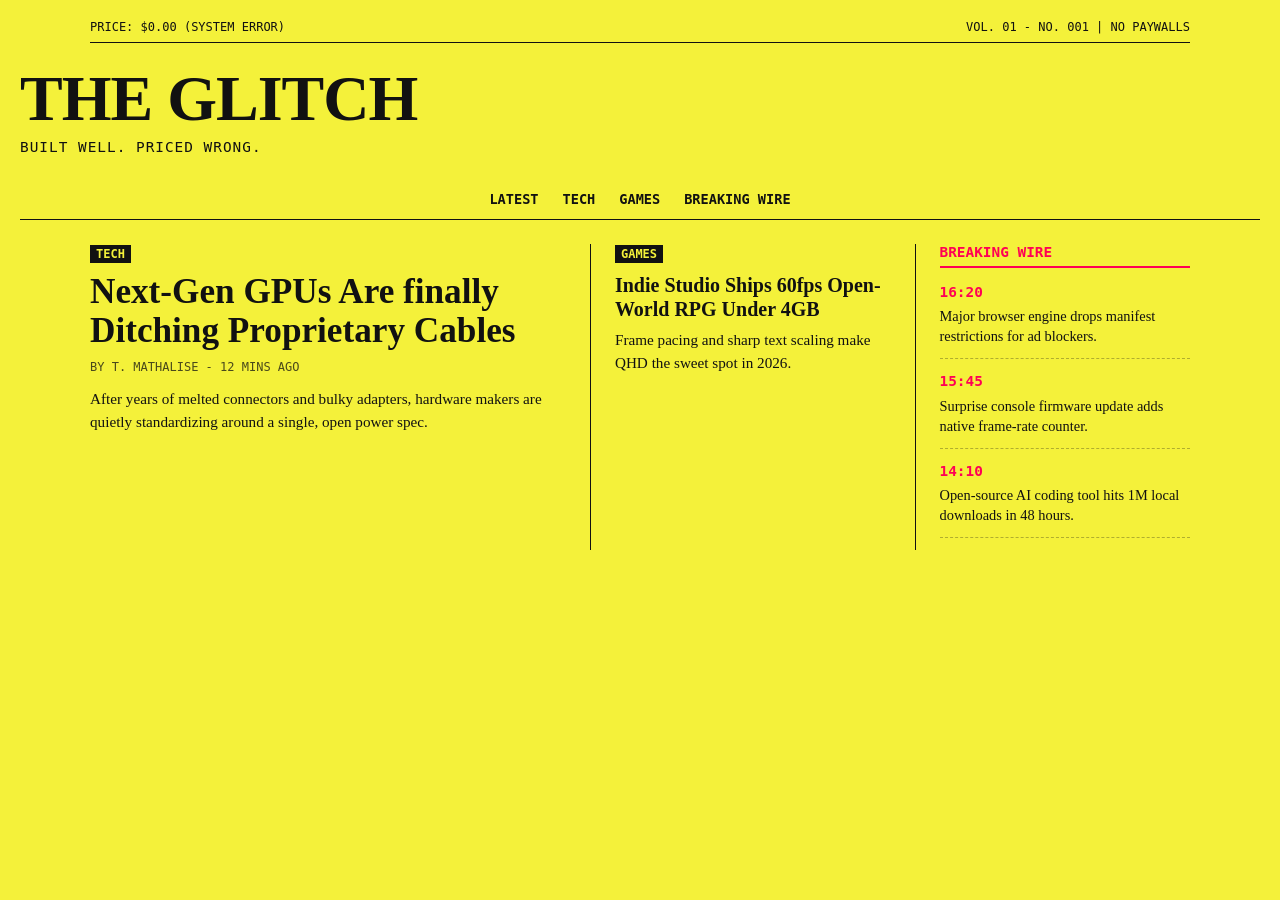
==== index.html @ f4987edb "Initial broadsheet layout and masthead" ====
<!doctype html>
<html lang="en">
  <head>
    <meta charset="UTF-8" />
    <meta name="viewport" content="width=device-width, initial-scale=1.0" />
    <title>THE GLITCH</title>
    <link rel="stylesheet" href="style.css" />
  </head>
  <body>
    <head class="masthead">
      <div class="masthead-top">
        <span class="ear">PRICE: $0.00 (SYSTEM ERROR)</span>
        <span class="ear">VOL. 01 - NO. 001 | NO PAYWALLS</span>
      </div>
      <div class="masthead-title">
        <h1>THE GLITCH</h1>
        <p class="tagline">Built well. Priced wrong.</p>
      </div>
      <nav class="main-nav">
        <a href="#">Latest</a>
        <a href="#">Tech</a>
        <a href="#">Games</a>
        <a href="#">Breaking Wire</a>
      </nav>
    </head>
    <main class="broadsheet-grid">
      <!-- Column 1: Lead Story -->
      <article class="lead-story">
        <sapn class="tag">TECH</sapn>
        <h2>Next-Gen GPUs Are finally Ditching Proprietary Cables</h2>
        <p class="byline">BY T. MATHALISE - 12 MINS AGO</p>
        <p class="excerpt">
          After years of melted connectors and bulky adapters, hardware makers
          are quietly standardizing around a single, open power spec.
        </p>
      </article>

      <!-- Column 2: Secondary Stories -->
      <section class="secondary-stories">
        <article class="story-card">
          <span class="tag">GAMES</span>
          <h3>Indie Studio Ships 60fps Open-World RPG Under 4GB</h3>
          <p class="excerpt">
            Frame pacing and sharp text scaling make QHD the sweet spot in 2026.
          </p>
        </article>
      </section>

      <!-- Column 3: Break Wire -->
      <aside class="breaking-wire">
        <h2 class="wire-header">BREAKING WIRE</h2>
        <ul class="wire-list">
          <li>
            <span class="time">16:20</span>
            <p>
              Major browser engine drops manifest restrictions for ad blockers.
            </p>
          </li>
          <li>
            <span class="time">15:45</span>
            <p>
              Surprise console firmware update adds native frame-rate counter.
            </p>
          </li>
          <li>
            <span class="time">14:10</span>
            <p>
              Open-source AI coding tool hits 1M local downloads in 48 hours.
            </p>
          </li>
        </ul>
      </aside>
    </main>
  </body>
</html>
---- style.css ----
/* 1. Color Palette & Reset */ 
:root{
    --paper: #f4f13a; 
    --ink: #111111; 
    --accent: #ff0055; 
}

*{
    box-sizing: border-box; 
    margin: 0; 
    padding: 0; 
}

body{
    background-color: var(--paper);
    color: var(--ink); 
    font-family: Georgia, "Time New Roman", serif;
    padding: 20px; 
}

/*2. Masthhead Container */ 
.masthead-top{
    max-width: 1100px;
    margin: 0 auto;
    text-align: center;
}

/* 3. Top Ears (Flexbox pushes them to opposite sides) */ 
.masthead-top{
    display: flex;
    justify-content: space-between; 
    font-family: monospace; 
    font-size: 0.75rem; 
    border-bottom: 1px solid var(--ink); 
    padding-bottom: 8px; 
}

/* 4. Main Title & Tagline */ 
.masthead-title{
    padding: 24px 0;
}

.masthead-title h1{
    font-size: 4rem;
    letter-spacing: -1px;
    line-height: 1;
}

.tagline{
    font-family: monospace;
    font-size: 0.9rem; 
    text-transform: uppercase; 
    margin-top: 8px; 
    letter-spacing: 1px;
}

/* 5. Navigation Bar */ 
.main-nav{
    display: flex;
    justify-content: center;
    gap: 24px; 
    border-top: 2x solid var(--ink);
    border-bottom: 1px solid var(--ink);
    padding: 12px 0; 
}

.main-nav a{
    text-decoration: none;
    color: var(--ink);
    font-family: monospace;
    font-weight: bold; 
    text-transform: uppercase;
    font-size: 0.85rem; 
}

.main-nav a:hover{
    color: var(--accent); 
}

/* 6. 3-column Broadsheet Grid */ 
.broadsheet-grid{
    max-width: 1100px;
    margin: 24px auto 0; 
    display: grid;
    grid-template-columns: 2fr 1.2fr 1fr;
    gap: 24px;
}

/* Column Divides (Hairline Borders) */ 
.lead-story, 
.secondary-stories{
    border-right: 1px solid var(--ink);
    padding-right: 24px;
}

/* Tags & Metadata */ 
.tag{
    display: inline-block;
    font-family: monospace;
    font-size: 0.75rem;
    font-weight: bold;
    background-color: var(--ink);
    color: var(--paper);
    padding: 2px 6px;
    margin-bottom: 10px;
}

.byline{
    font-family: monospace;
    font-size: 0.75rem;
    margin: 10px 0 14px;
    opacity: 0.75;
}

/* Typography */ 
.lead-story h2{
    font-size: 2.2rem;
    line-height: 1.1;
}

.story-card{
    padding-bottom: 16px;
    margin-bottom: 16px;
    border-bottom: 1px solid var(--ink);
}

.story-card:last-child{
    border-bottom: none;
}

.story-card h3{
    font-size: 1.25rem;
    line-height: 1.2;
    margin-bottom: 8px;
}

.excerpt{
    font-size: 0.95rem;
    line-height: 1.5;
}

/* 7. Breaking Wire (Column 3) */ 
.wire-header{
    font-family: monospace; 
    font-size: 0.9rem;
    color: var(--accent); 
    border-bottom: 2px solid var(--accent);
    padding-bottom: 6px;
    margin-bottom: 14px;
}

.wire-list{
    list-style: none;
}

.wire-list li{
    padding-bottom: 12px;
    margin-bottom: 12px;
    border-bottom: 1px dashed rgba(17, 17, 17, 0.3);
    font-size: 0.9rem;
    line-height: 1.4;
}

.time{
    font-family: monospace;
    font-weight: bold;
    color: var(--accent);
    display: block;
    margin-bottom: 4px;
}
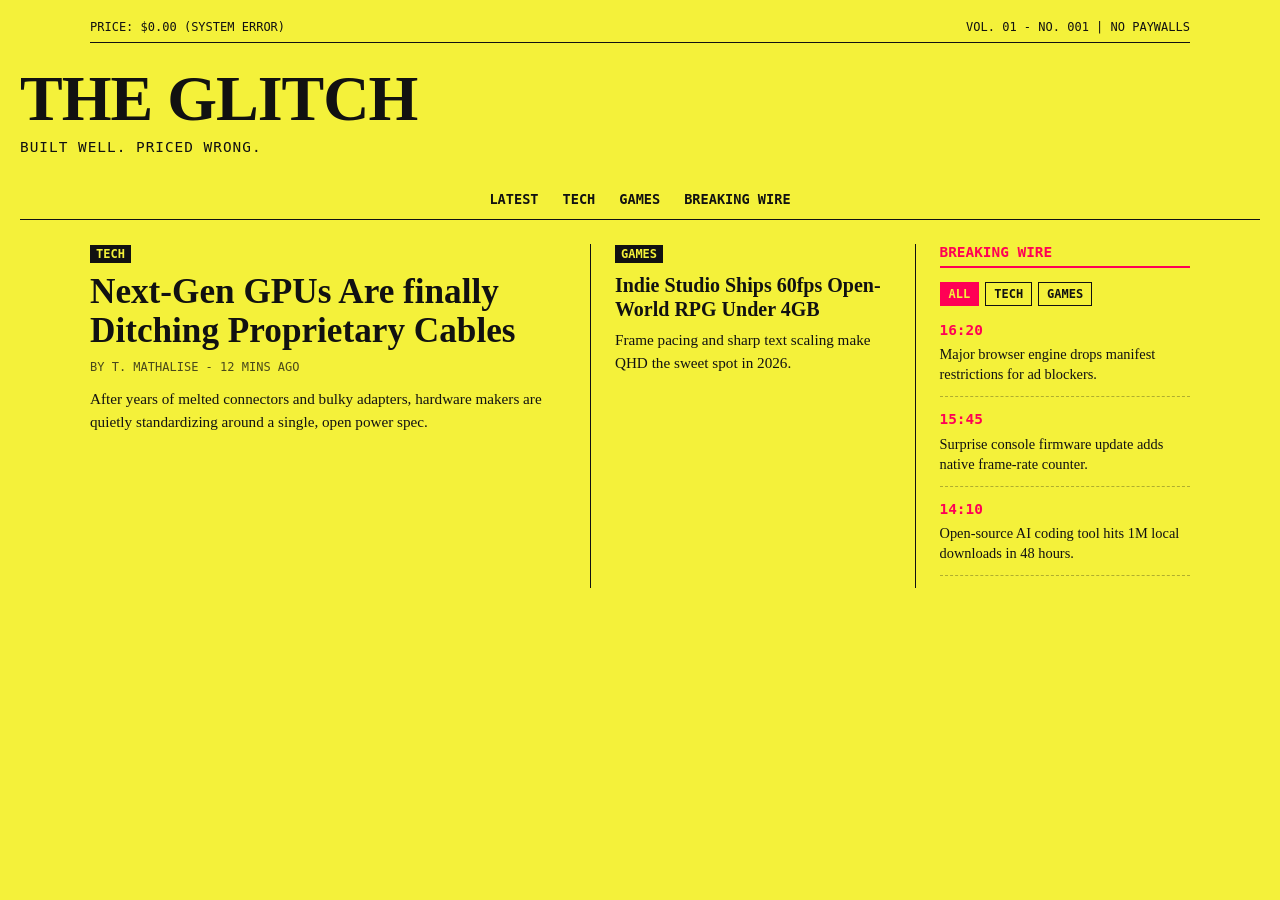
==== commit 51c0cb59: "Add mobile responsiveness and Breaking Wire filter" ====
--- a/index.html
+++ b/index.html
@@ -49,20 +49,25 @@
       <!-- Column 3: Break Wire -->
       <aside class="breaking-wire">
         <h2 class="wire-header">BREAKING WIRE</h2>
+        <div class="wire-filters">
+          <button class="filter-btn active" data-filter="all">ALL</button>
+          <button class="filter-btn" data-filter="tech">TECH</button>
+          <button class="filter-btn" data-filter="games">GAMES</button>
+        </div>
         <ul class="wire-list">
-          <li>
+          <li data-category="tech">
             <span class="time">16:20</span>
             <p>
               Major browser engine drops manifest restrictions for ad blockers.
             </p>
           </li>
-          <li>
+          <li data-category="games">
             <span class="time">15:45</span>
             <p>
               Surprise console firmware update adds native frame-rate counter.
             </p>
           </li>
-          <li>
+          <li data-category="tech">
             <span class="time">14:10</span>
             <p>
               Open-source AI coding tool hits 1M local downloads in 48 hours.
@@ -71,5 +76,6 @@
         </ul>
       </aside>
     </main>
+    <script src="script.js"></script>
   </body>
 </html>
--- a/style.css
+++ b/style.css
@@ -167,4 +167,55 @@
     color: var(--accent);
     display: block;
     margin-bottom: 4px;
+}
+
+/* 8. Mobile Responsiveness */ 
+@media (max-width: 768px){
+    /* collapse 3 columns into 1 stacked column */ 
+    .broadsheet-grid{
+        grid-template-columns: 1fr;
+    }
+
+    /* Swap vertical column borders for horizontal dividers */ 
+    .lead-story
+    .secondary-stories{
+        border-right: none; 
+        padding-right: 0;
+        border-bottom: 1px solid var(--ink);
+        padding-bottom: 24px;
+    }
+
+    /* Scale down the masthead for smaller screens */ 
+    .masthead-title h1{
+        font-size: 2.5rem; 
+    }
+
+    .masthead-top{
+        flex-wrap: wrap;
+        gap: 12px;
+    }
+}
+
+/* 9. Wire Filter Buttons */ 
+.wire-filters{
+    display: flex; 
+    gap: 6px;
+    margin-bottom: 14px;
+}
+
+.filter-btn{
+    background: transparent; 
+    border: 1px solid var(--ink); 
+    color: var(--ink); 
+    font-family: monospace; 
+    font-size: 0.75rem;
+    font-weight: bold;
+    padding: 4px 8px;
+    cursor: pointer;
+}
+
+.filter-btn.active{
+    background: var(--accent); 
+    border-color: var(--accent);
+    color: var(--paper); 
 }
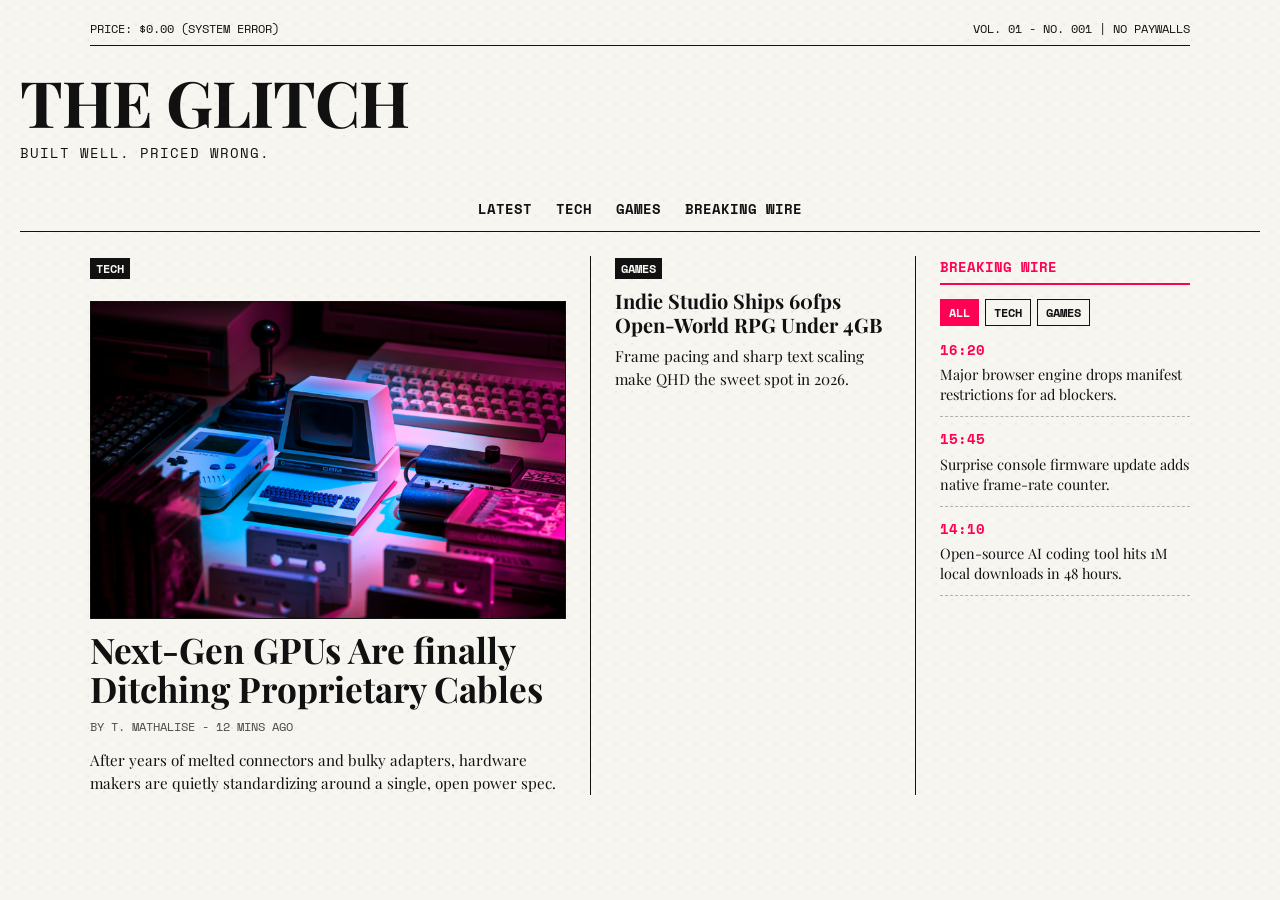
==== commit 7a4e12e1: "Added .js files and json" ====
--- a/index.html
+++ b/index.html
@@ -5,6 +5,13 @@
     <meta name="viewport" content="width=device-width, initial-scale=1.0" />
     <title>THE GLITCH</title>
     <link rel="stylesheet" href="style.css" />
+
+    <link rel="preconnect" href="https://fonts.googleapis.com" />
+    <link rel="preconnect" href="https://fonts.gstatic.com" crossorigin />
+    <link
+      href="https://fonts.googleapis.com/css2?family=Playfair+Display:wght@700;900&family=Space+Mono:wght@400;700&display=swap"
+      rel="stylesheet"
+    />
   </head>
   <body>
     <head class="masthead">
@@ -27,7 +34,14 @@
       <!-- Column 1: Lead Story -->
       <article class="lead-story">
         <sapn class="tag">TECH</sapn>
-        <h2>Next-Gen GPUs Are finally Ditching Proprietary Cables</h2>
+        <img
+          src="images/gpu.jpg"
+          alt="Next-gen graphics card"
+          class="article-img"
+        />
+        <a href="article.html?id=gpu-cables" class="headline-link">
+          <h2>Next-Gen GPUs Are finally Ditching Proprietary Cables</h2>
+        </a>
         <p class="byline">BY T. MATHALISE - 12 MINS AGO</p>
         <p class="excerpt">
           After years of melted connectors and bulky adapters, hardware makers
@@ -39,7 +53,9 @@
       <section class="secondary-stories">
         <article class="story-card">
           <span class="tag">GAMES</span>
-          <h3>Indie Studio Ships 60fps Open-World RPG Under 4GB</h3>
+          <a href="article.html?id=indie-rpg" class="headline-link">
+            <h3>Indie Studio Ships 60fps Open-World RPG Under 4GB</h3>
+          </a>
           <p class="excerpt">
             Frame pacing and sharp text scaling make QHD the sweet spot in 2026.
           </p>
--- a/style.css
+++ b/style.css
@@ -1,9 +1,10 @@
 /* 1. Color Palette & Reset */ 
 :root{
-    --paper: #f4f13a; 
+    --paper: #f7f5f0; 
     --ink: #111111; 
     --accent: #ff0055; 
 }
+
 
 *{
     box-sizing: border-box; 
@@ -11,11 +12,25 @@
     padding: 0; 
 }
 
-body{
-    background-color: var(--paper);
-    color: var(--ink); 
-    font-family: Georgia, "Time New Roman", serif;
-    padding: 20px; 
+/* Ready for Aged & Night Ink switching */
+[data-theme="aged"] {
+  --paper: #e6dec8;
+  --ink: #1a1612;
+}
+
+[data-theme="night"] {
+  --paper: #121214;
+  --ink: #f0eee9;
+}
+
+body {
+  background-color: var(--paper);
+  color: var(--ink);
+  font-family: "Playfair Display", Georgia, serif;
+  padding: 20px;
+  /* Subtle newsprint grain texture */
+  background-image: radial-gradient(rgba(0, 0, 0, 0.06) 1px, transparent 0);
+  background-size: 16px 16px;
 }
 
 /*2. Masthhead Container */ 
@@ -29,7 +44,7 @@
 .masthead-top{
     display: flex;
     justify-content: space-between; 
-    font-family: monospace; 
+    font-family: "Space Mono", monospace; 
     font-size: 0.75rem; 
     border-bottom: 1px solid var(--ink); 
     padding-bottom: 8px; 
@@ -47,7 +62,7 @@
 }
 
 .tagline{
-    font-family: monospace;
+    font-family: "Space Mono", monospace;
     font-size: 0.9rem; 
     text-transform: uppercase; 
     margin-top: 8px; 
@@ -67,7 +82,7 @@
 .main-nav a{
     text-decoration: none;
     color: var(--ink);
-    font-family: monospace;
+    font-family: "Space Mono", monospace;
     font-weight: bold; 
     text-transform: uppercase;
     font-size: 0.85rem; 
@@ -96,7 +111,7 @@
 /* Tags & Metadata */ 
 .tag{
     display: inline-block;
-    font-family: monospace;
+    font-family: "Space Mono", monospace;
     font-size: 0.75rem;
     font-weight: bold;
     background-color: var(--ink);
@@ -106,7 +121,7 @@
 }
 
 .byline{
-    font-family: monospace;
+    font-family: "Space Mono", monospace;
     font-size: 0.75rem;
     margin: 10px 0 14px;
     opacity: 0.75;
@@ -141,7 +156,7 @@
 
 /* 7. Breaking Wire (Column 3) */ 
 .wire-header{
-    font-family: monospace; 
+    font-family: "Space Mono", monospace;
     font-size: 0.9rem;
     color: var(--accent); 
     border-bottom: 2px solid var(--accent);
@@ -162,7 +177,7 @@
 }
 
 .time{
-    font-family: monospace;
+    font-family: "Space Mono", monospace;
     font-weight: bold;
     color: var(--accent);
     display: block;
@@ -207,7 +222,7 @@
     background: transparent; 
     border: 1px solid var(--ink); 
     color: var(--ink); 
-    font-family: monospace; 
+    font-family: "Space Mono", monospace;
     font-size: 0.75rem;
     font-weight: bold;
     padding: 4px 8px;
@@ -218,4 +233,79 @@
     background: var(--accent); 
     border-color: var(--accent);
     color: var(--paper); 
+}
+
+/* 10. RGB Glitch Headline Hover */ 
+.lead-story h2, 
+.story-card h3 {
+    cursor: pointer;
+    transition: text-shadow 0.15s ease;
+}
+
+.lead-story h2:hover, 
+.story-card h3:hover {
+    text-shadow: -2px 0 #00f0ff, 2px 0 var(--accent); 
+}
+
+/* 11. Article Images */ 
+.article-img{
+    width: 100%;
+    height: auto;
+    display: block;
+    border: 1px solid var(--ink);
+    margin: 12px 0;
+}
+
+/* 12. Full Article Page */
+.headline-link {
+  text-decoration: none;
+  color: inherit;
+}
+
+.back-link {
+  text-decoration: none;
+  color: var(--accent);
+  font-weight: bold;
+}
+
+.full-article {
+  max-width: 720px;
+  margin: 32px auto;
+}
+
+.full-article h1 {
+  font-size: 2.6rem;
+  line-height: 1.1;
+  margin-top: 8px;
+}
+
+.full-article p {
+  font-size: 1.1rem;
+  line-height: 1.7;
+  margin-bottom: 18px;
+}
+
+/* Classic Newspaper Drop Cap */
+.drop-cap::first-letter {
+  float: left;
+  font-size: 4rem;
+  line-height: 0.85;
+  padding-right: 10px;
+  font-weight: 900;
+}
+
+/* Glitch Vibration Keyframes */
+@keyframes glitch-jitter {
+  0%   { transform: translate(0, 0);     text-shadow: -3px 0 var(--cyan, #00e5ff), 3px 0 var(--accent, #ff0055); }
+  25%  { transform: translate(-2px, 1px); text-shadow: 3px 0 var(--cyan, #00e5ff), -3px 0 var(--accent, #ff0055); }
+  50%  { transform: translate(2px, -1px); text-shadow: -3px 0 var(--accent, #ff0055), 3px 0 var(--cyan, #00e5ff); }
+  75%  { transform: translate(-1px, -1px); text-shadow: 3px 0 var(--accent, #ff0055), -3px 0 var(--cyan, #00e5ff); }
+  100% { transform: translate(0, 0);     text-shadow: -3px 0 var(--cyan, #00e5ff), 3px 0 var(--accent, #ff0055); }
+}
+
+.masthead-title h1:hover,
+.lead-story h2:hover,
+.story-card h3:hover {
+  cursor: pointer;
+  animation: glitch-jitter 0.25s 1 forwards;
 }
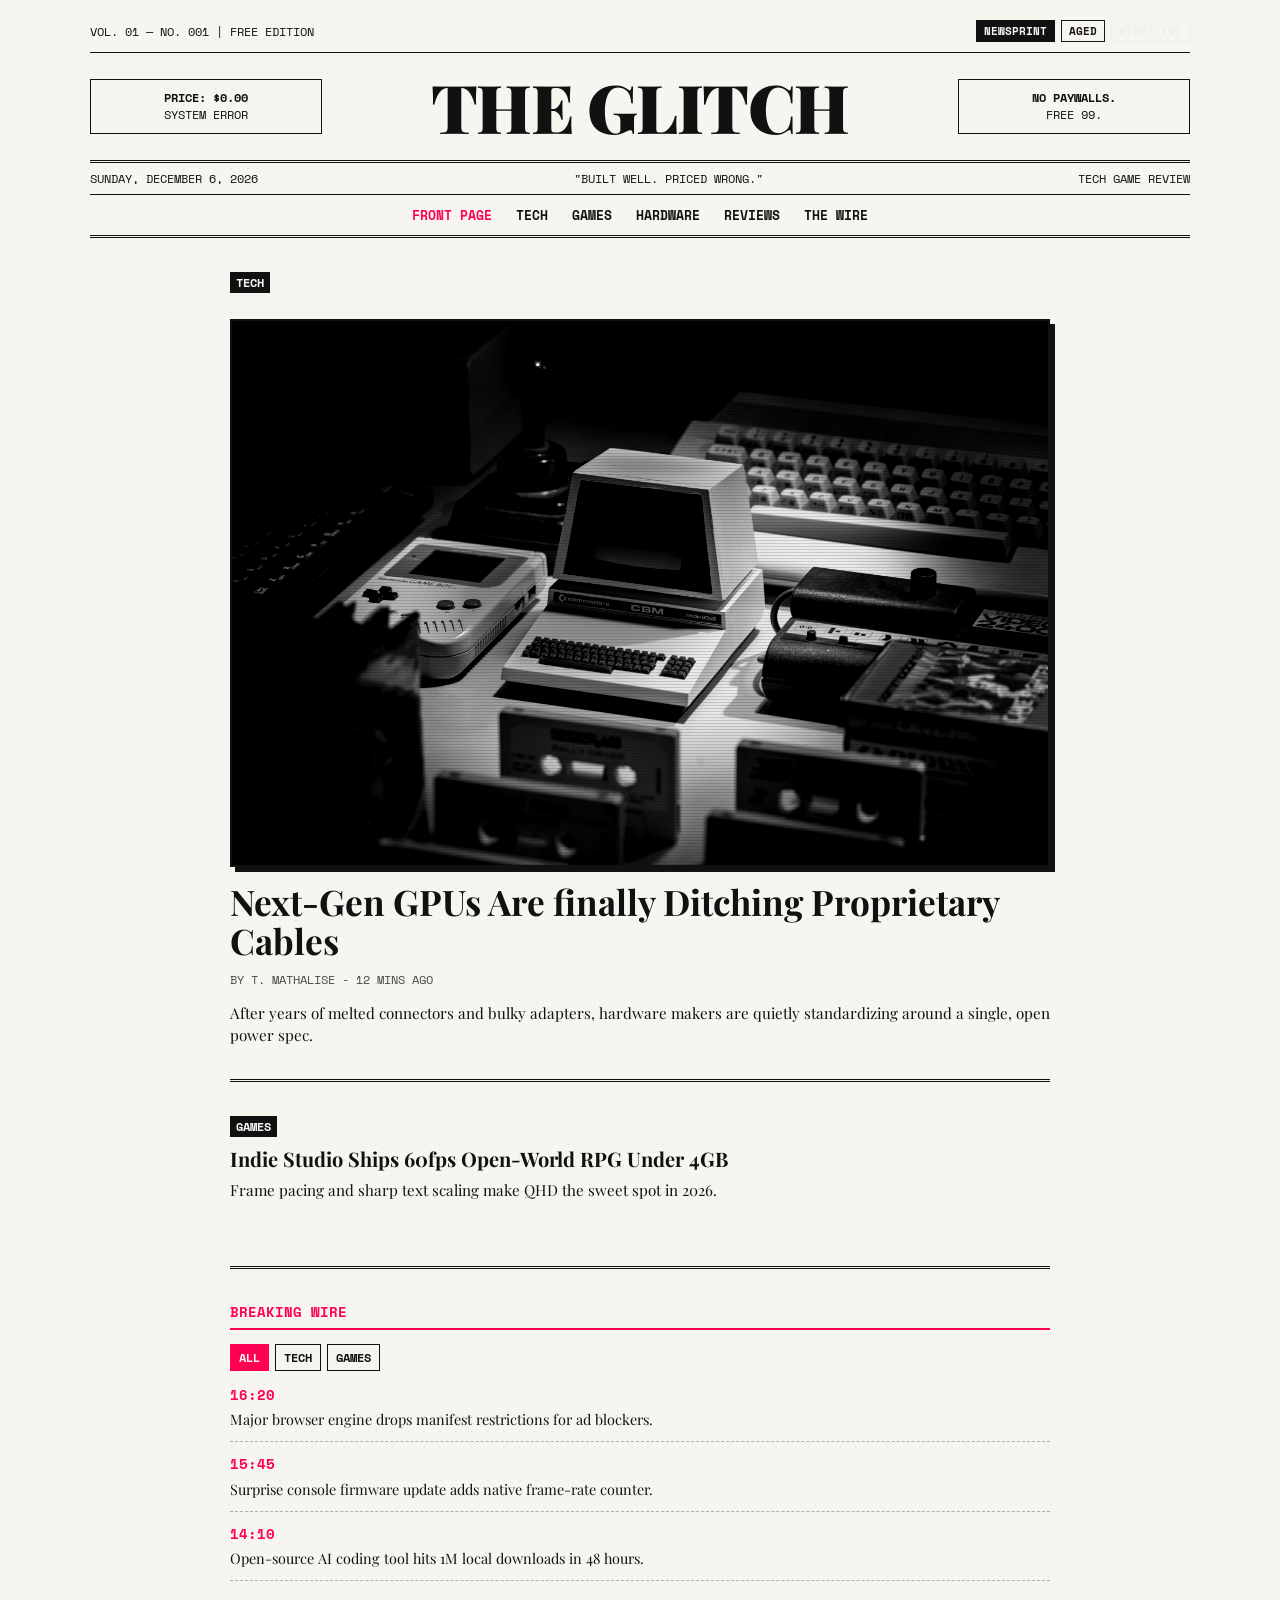
==== commit 577225c0: "Add paper themes, glitch art, single-column layout, and article modal" ====
--- a/index.html
+++ b/index.html
@@ -14,31 +14,64 @@
     />
   </head>
   <body>
-    <head class="masthead">
-      <div class="masthead-top">
-        <span class="ear">PRICE: $0.00 (SYSTEM ERROR)</span>
-        <span class="ear">VOL. 01 - NO. 001 | NO PAYWALLS</span>
+    <header class="masthead">
+      <!-- Band 1: Utility & Theme Switcher -->
+      <div class="masthead-utility">
+        <span>VOL. 01 — NO. 001 | FREE EDITION</span>
+        <div class="theme-switcher">
+          <button class="theme-btn active" data-theme="newsprint">
+            NEWSPRINT
+          </button>
+          <button class="theme-btn" data-theme="aged">AGED</button>
+          <button class="theme-btn" data-theme="night">NIGHT INK</button>
+        </div>
       </div>
-      <div class="masthead-title">
-        <h1>THE GLITCH</h1>
-        <p class="tagline">Built well. Priced wrong.</p>
+
+      <!-- Band 2: Boxed Ears + Main Title -->
+      <div class="masthead-main">
+        <div class="ear-box">
+          <strong>PRICE: $0.00</strong>
+          <span>SYSTEM ERROR</span>
+        </div>
+
+        <div class="masthead-title">
+          <h1>THE GLITCH</h1>
+        </div>
+
+        <div class="ear-box">
+          <strong>NO PAYWALLS.</strong>
+          <span>FREE 99.</span>
+        </div>
       </div>
+
+      <!-- Band 3: Live Date Bar -->
+      <div class="masthead-datebar">
+        <span id="live-date">LOADING DATE...</span>
+        <span>"Built well. Priced wrong."</span>
+        <span>TECH GAME REVIEW</span>
+      </div>
+
+      <!-- Band 4: Full Category Navigation -->
       <nav class="main-nav">
-        <a href="#">Latest</a>
+        <a href="index.html" class="active-nav">Front Page</a>
         <a href="#">Tech</a>
         <a href="#">Games</a>
-        <a href="#">Breaking Wire</a>
+        <a href="#">Hardware</a>
+        <a href="#">Reviews</a>
+        <a href="#">The Wire</a>
       </nav>
-    </head>
+    </header>
     <main class="broadsheet-grid">
       <!-- Column 1: Lead Story -->
       <article class="lead-story">
         <sapn class="tag">TECH</sapn>
-        <img
-          src="images/gpu.jpg"
-          alt="Next-gen graphics card"
-          class="article-img"
-        />
+        <div class="glitch-art">
+          <img
+            src="images/gpu.jpg"
+            alt="Next-gen graphics card"
+            class="article-img"
+          />
+        </div>
         <a href="article.html?id=gpu-cables" class="headline-link">
           <h2>Next-Gen GPUs Are finally Ditching Proprietary Cables</h2>
         </a>
@@ -92,6 +125,25 @@
         </ul>
       </aside>
     </main>
+    <!-- Hovering Paper Article Modal -->
+    <div id="article-modal" class="modal-backdrop" aria-hidden="true">
+      <article class="modal-paper">
+        <div class="modal-topbar">
+          <span class="tag" id="modal-tag"></span>
+          <button id="modal-close" class="modal-close">[ X ] CLOSE</button>
+        </div>
+
+        <h1 id="modal-title"></h1>
+        <p class="byline" id="modal-byline"></p>
+
+        <div class="glitch-art">
+          <img id="modal-img" class="article-img" src="" alt="" />
+        </div>
+
+        <div id="modal-body"></div>
+      </article>
+    </div>
+
     <script src="script.js"></script>
   </body>
 </html>
--- a/style.css
+++ b/style.css
@@ -33,79 +33,129 @@
   background-size: 16px 16px;
 }
 
-/*2. Masthhead Container */ 
-.masthead-top{
-    max-width: 1100px;
-    margin: 0 auto;
-    text-align: center;
-}
-
-/* 3. Top Ears (Flexbox pushes them to opposite sides) */ 
-.masthead-top{
-    display: flex;
-    justify-content: space-between; 
-    font-family: "Space Mono", monospace; 
-    font-size: 0.75rem; 
-    border-bottom: 1px solid var(--ink); 
-    padding-bottom: 8px; 
-}
-
-/* 4. Main Title & Tagline */ 
-.masthead-title{
-    padding: 24px 0;
-}
-
-.masthead-title h1{
-    font-size: 4rem;
-    letter-spacing: -1px;
-    line-height: 1;
-}
-
-.tagline{
-    font-family: "Space Mono", monospace;
-    font-size: 0.9rem; 
-    text-transform: uppercase; 
-    margin-top: 8px; 
-    letter-spacing: 1px;
-}
-
-/* 5. Navigation Bar */ 
-.main-nav{
-    display: flex;
-    justify-content: center;
-    gap: 24px; 
-    border-top: 2x solid var(--ink);
-    border-bottom: 1px solid var(--ink);
-    padding: 12px 0; 
-}
-
-.main-nav a{
-    text-decoration: none;
-    color: var(--ink);
-    font-family: "Space Mono", monospace;
-    font-weight: bold; 
-    text-transform: uppercase;
-    font-size: 0.85rem; 
-}
-
-.main-nav a:hover{
-    color: var(--accent); 
-}
-
-/* 6. 3-column Broadsheet Grid */ 
-.broadsheet-grid{
-    max-width: 1100px;
-    margin: 24px auto 0; 
-    display: grid;
-    grid-template-columns: 2fr 1.2fr 1fr;
-    gap: 24px;
-}
-
-/* Column Divides (Hairline Borders) */ 
-.lead-story, 
-.secondary-stories{
-    border-right: 1px solid var(--ink);
-    padding-right: 24px;
+/* 2. Authentic Broadsheet Masthead */
+.masthead {
+  max-width: 1100px;
+  margin: 0 auto;
+}
+
+/* Utility & Theme Switcher */
+.masthead-utility {
+  display: flex;
+  justify-content: space-between;
+  align-items: center;
+  font-family: "Space Mono", monospace;
+  font-size: 0.72rem;
+  padding-bottom: 10px;
+  border-bottom: 1px solid var(--ink);
+}
+
+.theme-switcher {
+  display: flex;
+  gap: 6px;
+}
+
+.theme-btn {
+  background: transparent;
+  border: 1px solid var(--ink);
+  color: var(--ink);
+  font-family: "Space Mono", monospace;
+  font-size: 0.68rem;
+  font-weight: bold;
+  padding: 2px 7px;
+  cursor: pointer;
+}
+
+.theme-btn.active {
+  background: var(--ink);
+  color: var(--paper);
+}
+
+/* Main Title + Boxed Ears */
+.masthead-main {
+  display: grid;
+  grid-template-columns: 1fr 2.6fr 1fr;
+  align-items: center;
+  gap: 16px;
+  padding: 20px 0;
+  text-align: center;
+}
+
+.ear-box {
+  border: 1px solid var(--ink);
+  padding: 10px 8px;
+  font-family: "Space Mono", monospace;
+  font-size: 0.72rem;
+  line-height: 1.4;
+  display: flex;
+  flex-direction: column;
+}
+
+.masthead-title h1 {
+  font-size: 4.2rem;
+  font-weight: 900;
+  letter-spacing: -1.5px;
+  line-height: 1;
+}
+
+/* Date Bar (Double-Rule Ink Borders) */
+.masthead-datebar {
+  display: flex;
+  justify-content: space-between;
+  font-family: "Space Mono", monospace;
+  font-size: 0.72rem;
+  text-transform: uppercase;
+  padding: 7px 0;
+  border-top: 3px double var(--ink);
+  border-bottom: 1px solid var(--ink);
+}
+.masthead-datebar .motto {
+  font-family: "Playfair Display", Georgia, serif;
+  font-style: italic;
+  text-transform: none;
+  font-size: 0.95rem;
+}
+
+/* Full Navigation */
+.main-nav {
+  display: flex;
+  justify-content: center;
+  flex-wrap: wrap;
+  gap: 24px;
+  padding: 10px 0;
+  border-bottom: 3px double var(--ink);
+}
+
+.main-nav a {
+  text-decoration: none;
+  color: var(--ink);
+  font-family: "Space Mono", monospace;
+  font-weight: bold;
+  text-transform: uppercase;
+  font-size: 0.82rem;
+}
+
+.main-nav a:hover,
+.main-nav a.active-nav {
+  color: var(--accent);
+}
+
+/* 6. Single-Column Front Page */
+.broadsheet-grid {
+  max-width: 820px;
+  margin: 32px auto 0;
+  display: flex;
+  flex-direction: column;
+  gap: 32px;
+}
+
+/* Horizontal Newspaper Dividers (No Side Columns) */
+.lead-story,
+.secondary-stories {
+  border-right: none;
+  padding-right: 0;
+  border-bottom: 3px double var(--ink);
+  padding-bottom: 32px;
 }
 
 /* Tags & Metadata */ 
@@ -191,6 +241,17 @@
         grid-template-columns: 1fr;
     }
 
+    .masthead-main {
+    grid-template-columns: 1fr;
+  }
+
+  .masthead-utility,
+  .masthead-datebar {
+    flex-direction: column;
+    gap: 6px;
+    text-align: center;
+  }
+
     /* Swap vertical column borders for horizontal dividers */ 
     .lead-story
     .secondary-stories{
@@ -247,13 +308,50 @@
     text-shadow: -2px 0 #00f0ff, 2px 0 var(--accent); 
 }
 
-/* 11. Article Images */ 
-.article-img{
-    width: 100%;
-    height: auto;
-    display: block;
-    border: 1px solid var(--ink);
-    margin: 12px 0;
+/* 11. Glitch Art & Halftone Newspaper Images */
+.glitch-art {
+  position: relative;
+  overflow: hidden;
+  border: 2px solid var(--ink);
+  margin: 16px 0;
+  background-color: var(--ink);
+  box-shadow: 5px 5px 0 var(--ink);
+  transition: box-shadow 0.2s ease, transform 0.2s ease;
+}
+
+.article-img {
+  width: 100%;
+  height: auto;
+  display: block;
+  /* Vintage high-contrast newsprint ink look */
+  filter: grayscale(100%) contrast(1.25);
+  transition: filter 0.25s ease, transform 0.25s ease;
+}
+
+/* Subtle halftone / scanline texture over the photo */
+.glitch-art::after {
+  content: "";
+  position: absolute;
+  inset: 0;
+  background-image: repeating-linear-gradient(
+    0deg,
+    rgba(0, 0, 0, 0.14) 0px,
+    rgba(0, 0, 0, 0.14) 1px,
+    transparent 1px,
+    transparent 3px
+  );
+  pointer-events: none;
+}
+
+/* Hover: Color snaps in + Cyan/Magenta Glitch Offset */
+.glitch-art:hover {
+  box-shadow: -4px -4px 0 var(--cyan, #00e5ff), 4px 4px 0 var(--accent, #ff0055);
+  transform: translate(-1px, -1px);
+}
+
+.glitch-art:hover .article-img {
+  filter: grayscale(0%) contrast(1.1);
+  transform: scale(1.02);
 }
 
 /* 12. Full Article Page */
@@ -308,4 +406,78 @@
 .story-card h3:hover {
   cursor: pointer;
   animation: glitch-jitter 0.25s 1 forwards;
+}
+
+/* 13. Hovering Paper Article Modal */
+.modal-backdrop {
+  position: fixed;
+  inset: 0;
+  background-color: rgba(0, 0, 0, 0.72);
+  backdrop-filter: blur(2px);
+  display: none;
+  justify-content: center;
+  align-items: center;
+  padding: 24px;
+  z-index: 1000;
+}
+
+.modal-backdrop.open {
+  display: flex;
+}
+
+.modal-paper {
+  background-color: var(--paper);
+  color: var(--ink);
+  background-image: radial-gradient(rgba(0, 0, 0, 0.06) 1px, transparent 0);
+  background-size: 16px 16px;
+  border: 2px solid var(--ink);
+  box-shadow: 10px 10px 0 var(--ink);
+  max-width: 740px;
+  width: 100%;
+  max-height: 88vh;
+  overflow-y: auto;
+  padding: 32px;
+  animation: paper-pop 0.18s ease-out;
+}
+
+@keyframes paper-pop {
+  from { opacity: 0; transform: translateY(14px); }
+  to   { opacity: 1; transform: translateY(0); }
+}
+
+.modal-topbar {
+  display: flex;
+  justify-content: space-between;
+  align-items: center;
+  border-bottom: 1px solid var(--ink);
+  padding-bottom: 12px;
+  margin-bottom: 16px;
+}
+
+.modal-close {
+  background: transparent;
+  border: 1px solid var(--ink);
+  color: var(--ink);
+  font-family: "Space Mono", monospace;
+  font-size: 0.75rem;
+  font-weight: bold;
+  padding: 4px 10px;
+  cursor: pointer;
+}
+
+.modal-close:hover {
+  background: var(--accent);
+  border-color: var(--accent);
+  color: var(--paper);
+}
+
+.modal-paper h1 {
+  font-size: 2.2rem;
+  line-height: 1.15;
+}
+
+.modal-paper p {
+  font-size: 1.05rem;
+  line-height: 1.7;
+  margin-bottom: 16px;
 }
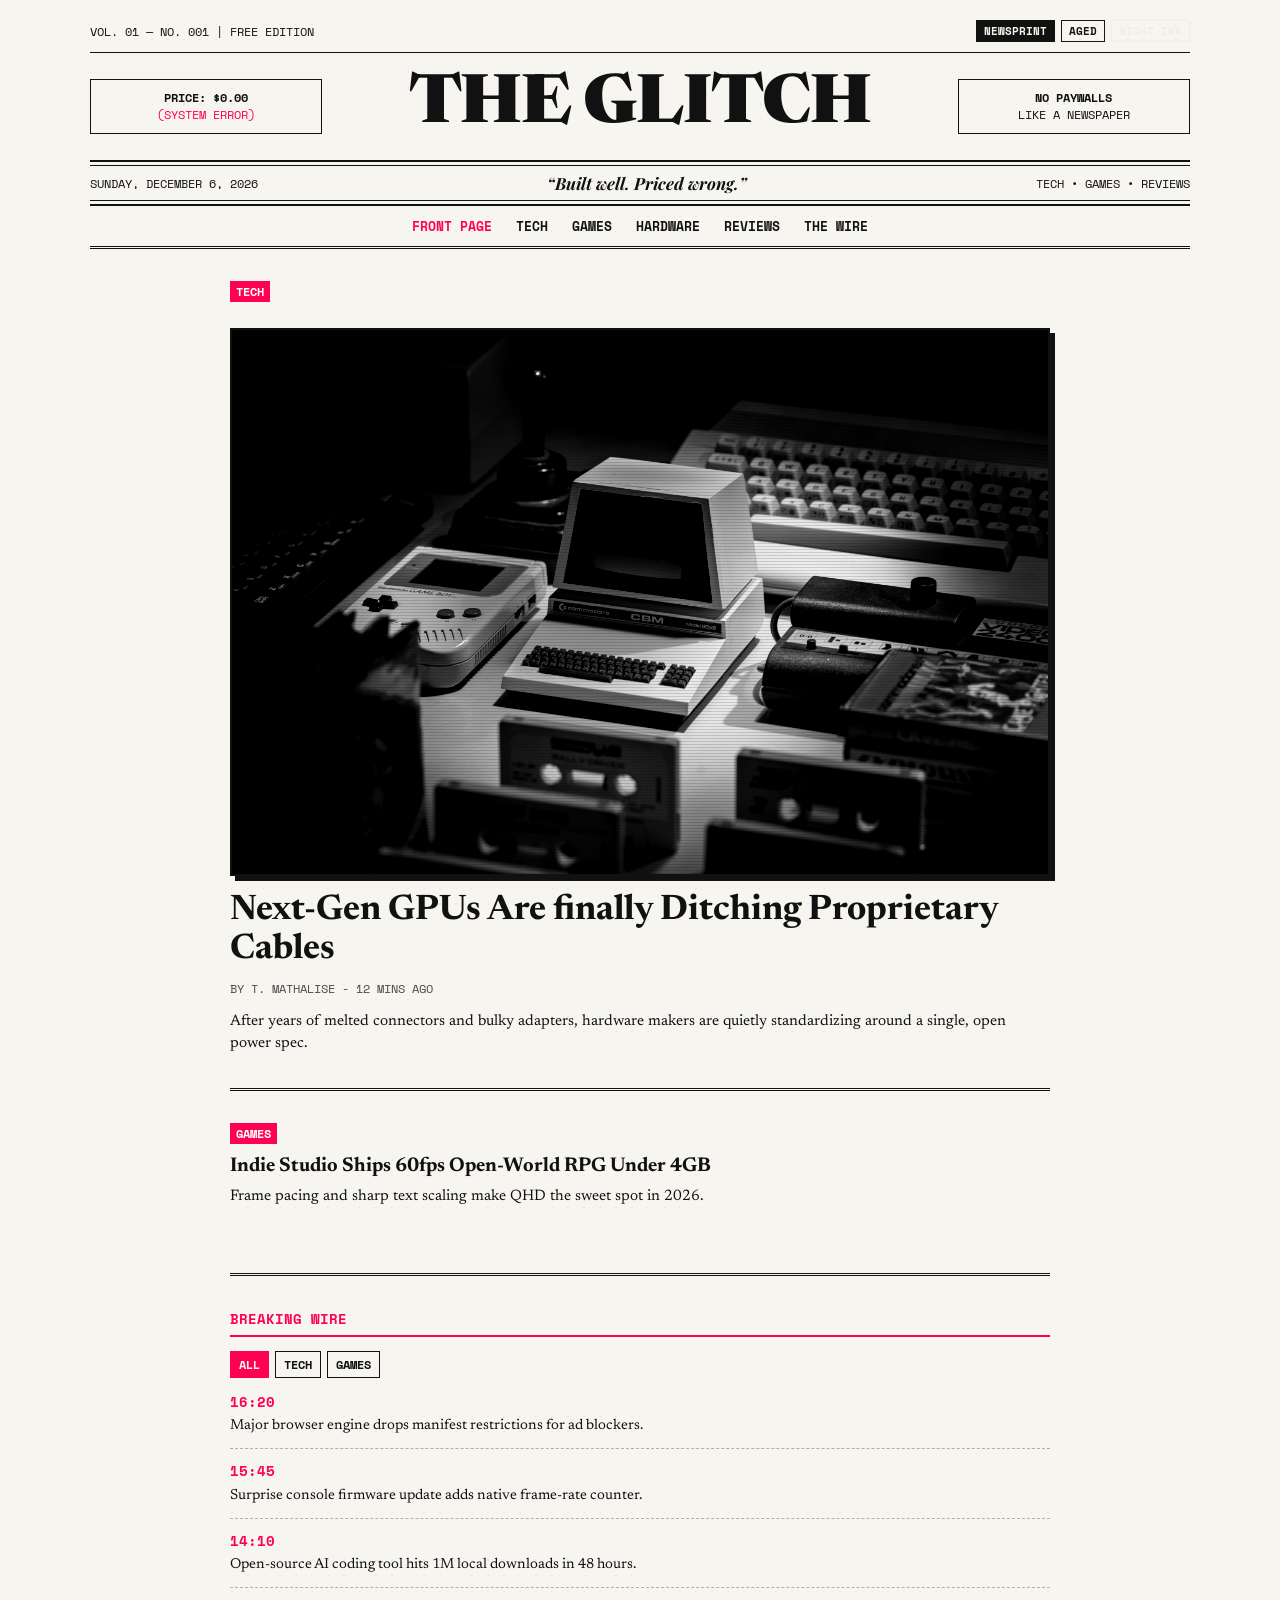
==== commit 2c5c1150: "The window update" ====
--- a/index.html
+++ b/index.html
@@ -9,7 +9,7 @@
     <link rel="preconnect" href="https://fonts.googleapis.com" />
     <link rel="preconnect" href="https://fonts.gstatic.com" crossorigin />
     <link
-      href="https://fonts.googleapis.com/css2?family=Playfair+Display:wght@700;900&family=Space+Mono:wght@400;700&display=swap"
+      href="https://fonts.googleapis.com/css2?family=Newsreader:ital,opsz,wght@0,6..72,400;0,6..72,500;1,6..72,400&family=Playfair+Display:ital,wght@0,700;0,900;1,700&family=Space+Mono:wght@400;700&display=swap"
       rel="stylesheet"
     />
   </head>
@@ -31,7 +31,7 @@
       <div class="masthead-main">
         <div class="ear-box">
           <strong>PRICE: $0.00</strong>
-          <span>SYSTEM ERROR</span>
+          <span class="accent-text">(SYSTEM ERROR)</span>
         </div>
 
         <div class="masthead-title">
@@ -39,16 +39,16 @@
         </div>
 
         <div class="ear-box">
-          <strong>NO PAYWALLS.</strong>
-          <span>FREE 99.</span>
+          <strong>NO PAYWALLS</strong>
+          <span>LIKE A NEWSPAPER</span>
         </div>
       </div>
 
       <!-- Band 3: Live Date Bar -->
       <div class="masthead-datebar">
         <span id="live-date">LOADING DATE...</span>
-        <span>"Built well. Priced wrong."</span>
-        <span>TECH GAME REVIEW</span>
+        <span class="motto">“Built well. Priced wrong.”</span>
+        <span>TECH • GAMES • REVIEWS</span>
       </div>
 
       <!-- Band 4: Full Category Navigation -->
@@ -64,7 +64,7 @@
     <main class="broadsheet-grid">
       <!-- Column 1: Lead Story -->
       <article class="lead-story">
-        <sapn class="tag">TECH</sapn>
+        <span class="tag">TECH</span>
         <div class="glitch-art">
           <img
             src="images/gpu.jpg"
@@ -130,10 +130,13 @@
       <article class="modal-paper">
         <div class="modal-topbar">
           <span class="tag" id="modal-tag"></span>
-          <button id="modal-close" class="modal-close">[ X ] CLOSE</button>
+          <button id="modal-close" class="modal-close">
+            [ ESC / CLOSE ✕ ]
+          </button>
         </div>
 
         <h1 id="modal-title"></h1>
+        <p class="modal-deck" id="modal-deck"></p>
         <p class="byline" id="modal-byline"></p>
 
         <div class="glitch-art">
@@ -141,6 +144,11 @@
         </div>
 
         <div id="modal-body"></div>
+
+        <div class="modal-footer-stamp">
+          <span class="accent-text">●</span> FREE EDITION — READ FOR $0.00. NO
+          POP-UPS, NO PAYWALLS. <span class="accent-text">●</span>
+        </div>
       </article>
     </div>
 
--- a/style.css
+++ b/style.css
@@ -26,7 +26,7 @@
 body {
   background-color: var(--paper);
   color: var(--ink);
-  font-family: "Playfair Display", Georgia, serif;
+  font-family: "Newsreader", Georgia, serif;
   padding: 20px;
   /* Subtle newsprint grain texture */
   background-image: radial-gradient(rgba(0, 0, 0, 0.06) 1px, transparent 0);
@@ -102,18 +102,23 @@
 .masthead-datebar {
   display: flex;
   justify-content: space-between;
+  align-items: center;
   font-family: "Space Mono", monospace;
   font-size: 0.72rem;
   text-transform: uppercase;
-  padding: 7px 0;
-  border-top: 3px double var(--ink);
-  border-bottom: 1px solid var(--ink);
-}
+  padding: 10px 0;
+  border-top: 2px solid var(--ink);
+  border-bottom: 2px solid var(--ink);
+  box-shadow: inset 0 3px 0 var(--paper), inset 0 4px 0 var(--ink),
+              inset 0 -3px 0 var(--paper), inset 0 -4px 0 var(--ink);
+}
+
 .masthead-datebar .motto {
   font-family: "Playfair Display", Georgia, serif;
   font-style: italic;
+  font-weight: 700;
   text-transform: none;
-  font-size: 0.95rem;
+  font-size: 1.05rem;
 }
 
 /* Full Navigation */
@@ -480,4 +485,43 @@
   font-size: 1.05rem;
   line-height: 1.7;
   margin-bottom: 16px;
+}
+
+.accent-text {
+  color: var(--accent);
+}
+
+.tag {
+  background-color: var(--accent);
+  color: #ffffff;
+}
+
+.modal-deck {
+  font-family: "Newsreader", Georgia, serif;
+  font-style: italic;
+  font-size: 1.15rem;
+  opacity: 0.85;
+  margin-top: 10px;
+}
+
+.modal-pullquote {
+  margin: 22px 0;
+  padding: 6px 0 6px 18px;
+  border-left: 4px solid var(--accent);
+  font-family: "Playfair Display", Georgia, serif;
+  font-style: italic;
+  font-weight: 700;
+  font-size: 1.35rem;
+  line-height: 1.3;
+}
+
+.modal-footer-stamp {
+  margin-top: 28px;
+  padding: 12px;
+  border: 1px dashed var(--ink);
+  text-align: center;
+  font-family: "Space Mono", monospace;
+  font-size: 0.72rem;
+  font-weight: bold;
+  letter-spacing: 0.08em;
 }
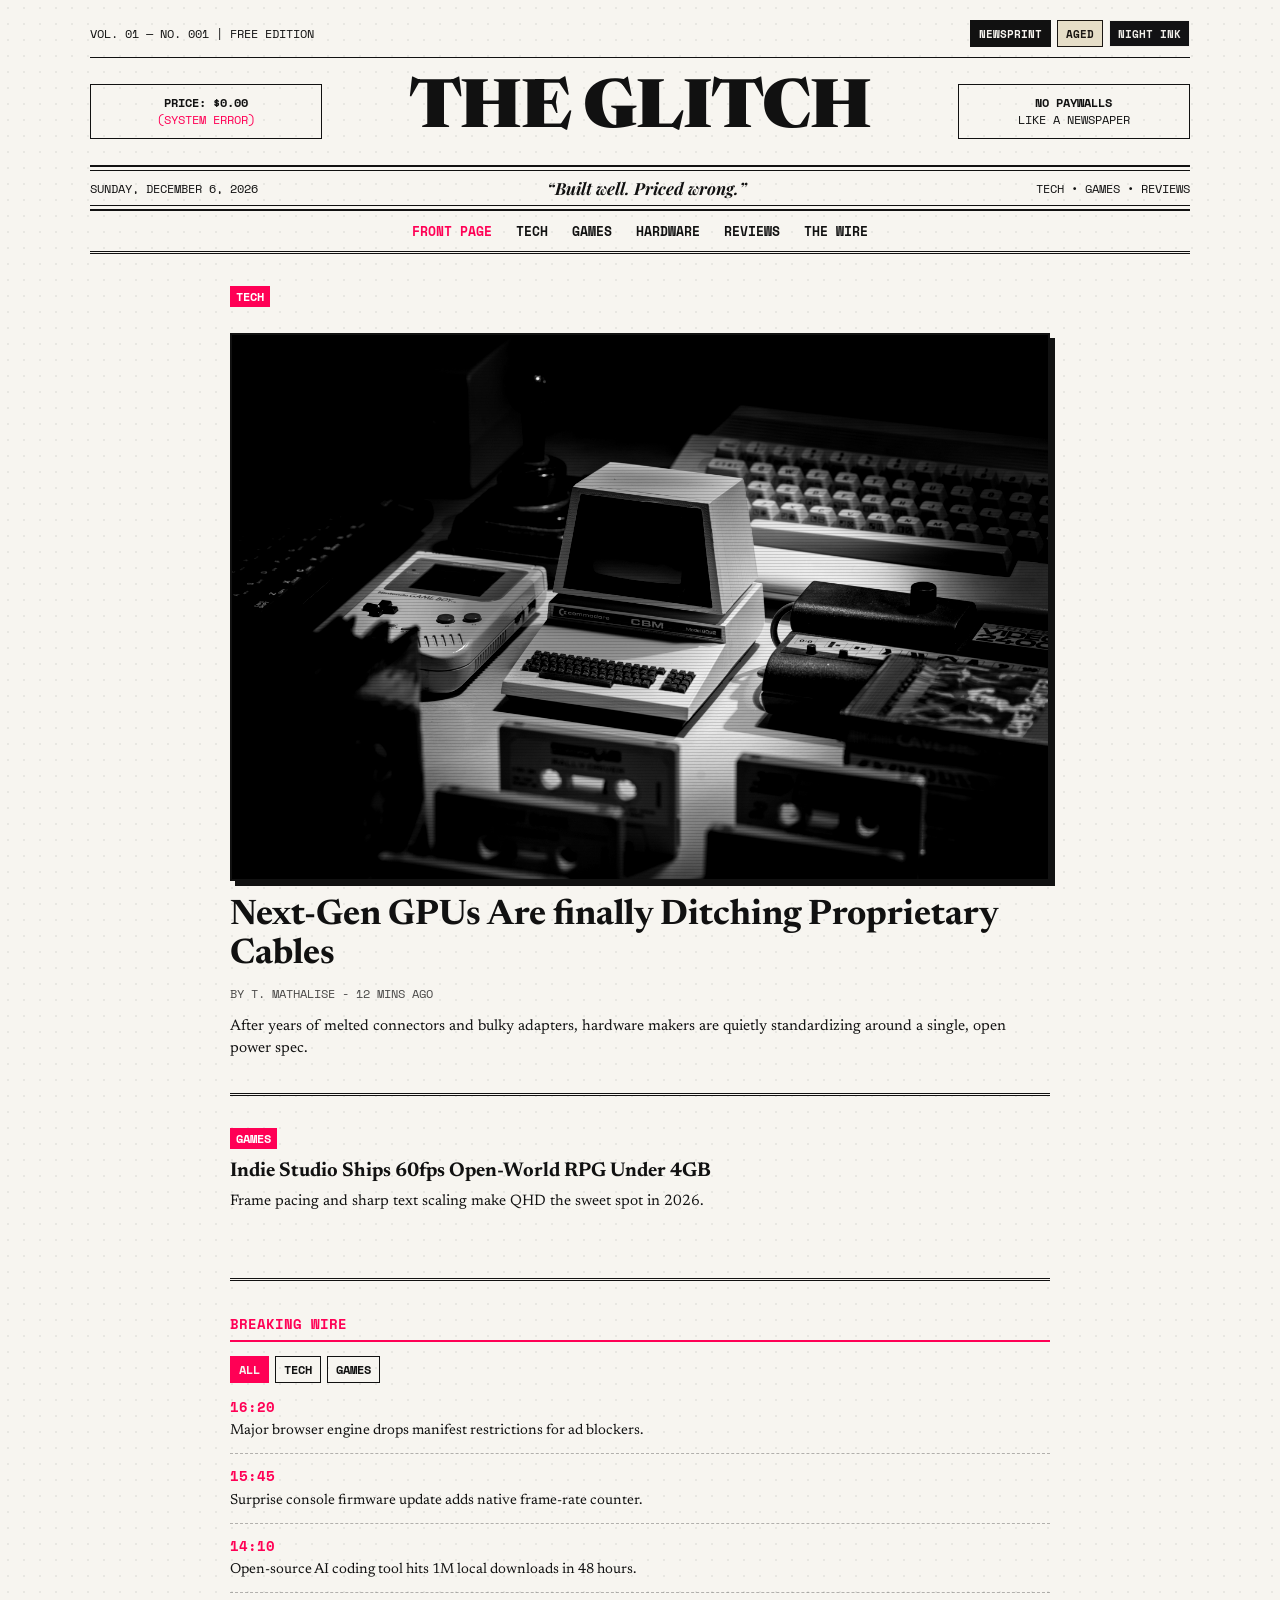
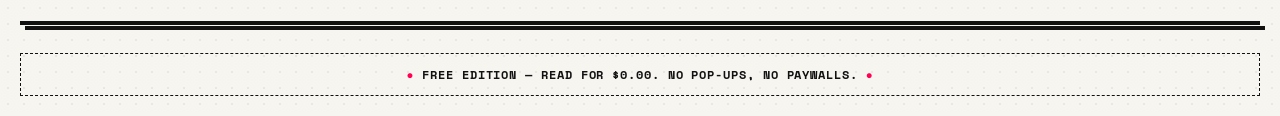
==== commit 9549e707: "Remove mobile modal, wire up top nav filters, fix Night Ink button" ====
--- a/index.html
+++ b/index.html
@@ -53,17 +53,17 @@
 
       <!-- Band 4: Full Category Navigation -->
       <nav class="main-nav">
-        <a href="index.html" class="active-nav">Front Page</a>
-        <a href="#">Tech</a>
-        <a href="#">Games</a>
-        <a href="#">Hardware</a>
-        <a href="#">Reviews</a>
-        <a href="#">The Wire</a>
-      </nav>
+  <a href="#" class="active-nav" data-nav="all">Front Page</a>
+  <a href="#" data-nav="tech">Tech</a>
+  <a href="#" data-nav="games">Games</a>
+  <a href="#" data-nav="hardware">Hardware</a>
+  <a href="#" data-nav="reviews">Reviews</a>
+  <a href="#" data-nav="wire">The Wire</a>
+</nav>
     </header>
     <main class="broadsheet-grid">
       <!-- Column 1: Lead Story -->
-      <article class="lead-story">
+      <article class="lead-story" data-category="tech">
         <span class="tag">TECH</span>
         <div class="glitch-art">
           <img
@@ -84,7 +84,7 @@
 
       <!-- Column 2: Secondary Stories -->
       <section class="secondary-stories">
-        <article class="story-card">
+        <article class="story-card" data-category="games">
           <span class="tag">GAMES</span>
           <a href="article.html?id=indie-rpg" class="headline-link">
             <h3>Indie Studio Ships 60fps Open-World RPG Under 4GB</h3>
@@ -125,15 +125,6 @@
         </ul>
       </aside>
     </main>
-    <!-- Hovering Paper Article Modal -->
-    <div id="article-modal" class="modal-backdrop" aria-hidden="true">
-      <article class="modal-paper">
-        <div class="modal-topbar">
-          <span class="tag" id="modal-tag"></span>
-          <button id="modal-close" class="modal-close">
-            [ ESC / CLOSE ✕ ]
-          </button>
-        </div>
 
         <h1 id="modal-title"></h1>
         <p class="modal-deck" id="modal-deck"></p>
--- a/style.css
+++ b/style.css
@@ -56,19 +56,23 @@
 }
 
 .theme-btn {
-  background: transparent;
-  border: 1px solid var(--ink);
+  -webkit-appearance: none;
+  appearance: none;
+  background-color: var(--paper);
+  border: 1.5px solid var(--ink);
   color: var(--ink);
   font-family: "Space Mono", monospace;
-  font-size: 0.68rem;
-  font-weight: bold;
-  padding: 2px 7px;
+  font-size: 0.7rem;
+  font-weight: 700;
+  padding: 4px 8px;
+  border-radius: 0;
   cursor: pointer;
 }
 
 .theme-btn.active {
-  background: var(--ink);
+  background-color: var(--ink);
   color: var(--paper);
+  border-color: var(--ink);
 }
 
 /* Main Title + Boxed Ears */
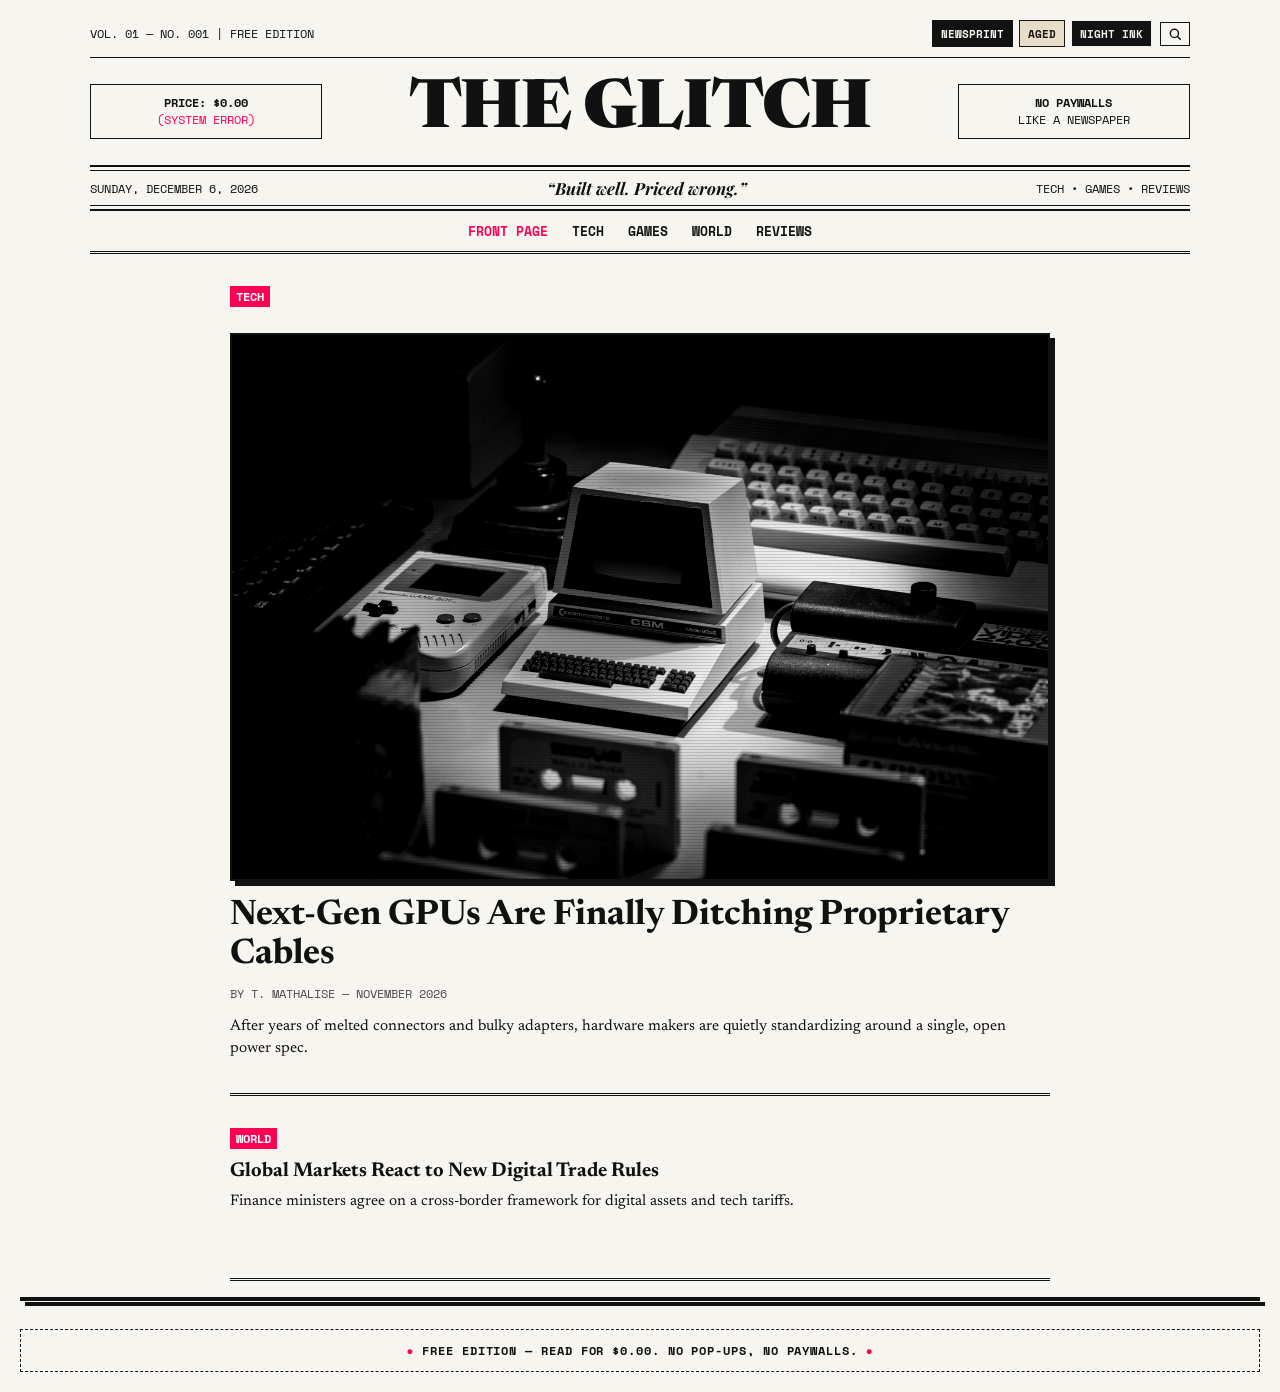
==== commit ff0f7431: "First version of Glitch" ====
--- a/index.html
+++ b/index.html
@@ -17,15 +17,21 @@
     <header class="masthead">
       <!-- Band 1: Utility & Theme Switcher -->
       <div class="masthead-utility">
-        <span>VOL. 01 — NO. 001 | FREE EDITION</span>
-        <div class="theme-switcher">
-          <button class="theme-btn active" data-theme="newsprint">
-            NEWSPRINT
-          </button>
-          <button class="theme-btn" data-theme="aged">AGED</button>
-          <button class="theme-btn" data-theme="night">NIGHT INK</button>
-        </div>
-      </div>
+  <span>VOL. 01 — NO. 001 | FREE EDITION</span>
+  <div class="utility-right">
+    <div class="theme-switcher">
+      <button class="theme-btn active" data-theme="newsprint">NEWSPRINT</button>
+      <button class="theme-btn" data-theme="aged">AGED</button>
+      <button class="theme-btn" data-theme="night">NIGHT INK</button>
+    </div>
+    <button id="search-toggle" class="search-toggle" aria-label="Open search" title="Search">
+      <svg width="14" height="14" viewBox="0 0 24 24" fill="none" stroke="currentColor" stroke-width="2.5" stroke-linecap="square">
+        <circle cx="11" cy="11" r="7"></circle>
+        <line x1="21" y1="21" x2="16.65" y2="16.65"></line>
+      </svg>
+    </button>
+  </div>
+</div>
 
       <!-- Band 2: Boxed Ears + Main Title -->
       <div class="masthead-main">
@@ -56,74 +62,30 @@
   <a href="#" class="active-nav" data-nav="all">Front Page</a>
   <a href="#" data-nav="tech">Tech</a>
   <a href="#" data-nav="games">Games</a>
-  <a href="#" data-nav="hardware">Hardware</a>
+  <a href="#" data-nav="world">World</a>
   <a href="#" data-nav="reviews">Reviews</a>
-  <a href="#" data-nav="wire">The Wire</a>
+  
 </nav>
+
+<form id="search-form" class="search-bar">
+  <input
+    type="search"
+    id="search-input"
+    placeholder="Search headlines, topics, or keywords..."
+    aria-label="Search stories"
+  />
+  <button type="submit" id="search-btn">SEARCH</button>
+</form>
     </header>
     <main class="broadsheet-grid">
-      <!-- Column 1: Lead Story -->
-      <article class="lead-story" data-category="tech">
-        <span class="tag">TECH</span>
-        <div class="glitch-art">
-          <img
-            src="images/gpu.jpg"
-            alt="Next-gen graphics card"
-            class="article-img"
-          />
-        </div>
-        <a href="article.html?id=gpu-cables" class="headline-link">
-          <h2>Next-Gen GPUs Are finally Ditching Proprietary Cables</h2>
-        </a>
-        <p class="byline">BY T. MATHALISE - 12 MINS AGO</p>
-        <p class="excerpt">
-          After years of melted connectors and bulky adapters, hardware makers
-          are quietly standardizing around a single, open power spec.
-        </p>
-      </article>
+    <!-- Lead Story (Auto-loaded from articles.json) -->
+<div id="lead-story-container"></div>
 
-      <!-- Column 2: Secondary Stories -->
-      <section class="secondary-stories">
-        <article class="story-card" data-category="games">
-          <span class="tag">GAMES</span>
-          <a href="article.html?id=indie-rpg" class="headline-link">
-            <h3>Indie Studio Ships 60fps Open-World RPG Under 4GB</h3>
-          </a>
-          <p class="excerpt">
-            Frame pacing and sharp text scaling make QHD the sweet spot in 2026.
-          </p>
-        </article>
-      </section>
+<!-- Secondary Stories (Auto-loaded from articles.json) -->
+<section id="secondary-stories-container" class="secondary-stories"></section>
+      
 
-      <!-- Column 3: Break Wire -->
-      <aside class="breaking-wire">
-        <h2 class="wire-header">BREAKING WIRE</h2>
-        <div class="wire-filters">
-          <button class="filter-btn active" data-filter="all">ALL</button>
-          <button class="filter-btn" data-filter="tech">TECH</button>
-          <button class="filter-btn" data-filter="games">GAMES</button>
-        </div>
-        <ul class="wire-list">
-          <li data-category="tech">
-            <span class="time">16:20</span>
-            <p>
-              Major browser engine drops manifest restrictions for ad blockers.
-            </p>
-          </li>
-          <li data-category="games">
-            <span class="time">15:45</span>
-            <p>
-              Surprise console firmware update adds native frame-rate counter.
-            </p>
-          </li>
-          <li data-category="tech">
-            <span class="time">14:10</span>
-            <p>
-              Open-source AI coding tool hits 1M local downloads in 48 hours.
-            </p>
-          </li>
-        </ul>
-      </aside>
+    
     </main>
 
         <h1 id="modal-title"></h1>
--- a/style.css
+++ b/style.css
@@ -332,9 +332,9 @@
   width: 100%;
   height: auto;
   display: block;
-  /* Vintage high-contrast newsprint ink look */
   filter: grayscale(100%) contrast(1.25);
-  transition: filter 0.25s ease, transform 0.25s ease;
+  /* Holds color for 10s after mouse leaves, then slowly fades back over 2s */
+  transition: filter 2s ease 10s, transform 0.25s ease;
 }
 
 /* Subtle halftone / scanline texture over the photo */
@@ -361,6 +361,8 @@
 .glitch-art:hover .article-img {
   filter: grayscale(0%) contrast(1.1);
   transform: scale(1.02);
+  /* Snaps into color immediately on hover */
+  transition: filter 0.2s ease 0s, transform 0.25s ease;
 }
 
 /* 12. Full Article Page */
@@ -369,10 +371,28 @@
   color: inherit;
 }
 
+.article-header {
+  max-width: 720px;
+  margin: 0 auto 24px;
+  padding-bottom: 16px;
+  border-bottom: 1px solid var(--ink);
+}
+
 .back-link {
+  display: inline-block;
   text-decoration: none;
-  color: var(--accent);
-  font-weight: bold;
+  font-family: "Space Mono", monospace;
+  font-size: 0.78rem;
+  font-weight: 700;
+  color: var(--ink);
+  border: 1.5px solid var(--ink);
+  padding: 6px 12px;
+  transition: background-color 0.15s ease, color 0.15s ease;
+}
+
+.back-link:hover {
+  background-color: var(--ink);
+  color: var(--paper);
 }
 
 .full-article {
@@ -528,4 +548,83 @@
   font-size: 0.72rem;
   font-weight: bold;
   letter-spacing: 0.08em;
+}
+
+/* Top-Right Utility Group & Magnifying Glass */
+.utility-right {
+  display: flex;
+  align-items: center;
+  gap: 8px;
+}
+
+.search-toggle {
+  display: inline-flex;
+  align-items: center;
+  justify-content: center;
+  background-color: var(--paper);
+  color: var(--ink);
+  border: 1.5px solid var(--ink);
+  padding: 4px 7px;
+  cursor: pointer;
+}
+
+.search-toggle:hover,
+.search-toggle.active {
+  background-color: var(--ink);
+  color: var(--paper);
+}
+
+/* Collapsible Search Bar (Hidden by Default) */
+.search-bar {
+  display: none;
+  gap: 8px;
+  max-width: 520px;
+  margin: 14px auto 0;
+}
+
+.search-bar.open {
+  display: flex;
+}
+
+.search-bar input {
+  flex: 1;
+  background-color: var(--paper);
+  color: var(--ink);
+  border: 1.5px solid var(--ink);
+  font-family: "Space Mono", monospace;
+  font-size: 0.8rem;
+  padding: 8px 12px;
+  outline: none;
+}
+
+.search-bar input:focus {
+  border-color: var(--accent);
+}
+
+.search-bar button {
+  background-color: var(--ink);
+  color: var(--paper);
+  border: 1.5px solid var(--ink);
+  font-family: "Space Mono", monospace;
+  font-size: 0.78rem;
+  font-weight: 700;
+  padding: 8px 16px;
+  cursor: pointer;
+}
+
+.search-bar button:hover {
+  background-color: var(--accent);
+  border-color: var(--accent);
+  color: #ffffff;
+}
+
+.pull-quote {
+  margin: 26px 0;
+  padding: 6px 0 6px 18px;
+  border-left: 4px solid var(--accent);
+  font-family: "Playfair Display", Georgia, serif;
+  font-style: italic;
+  font-weight: 700;
+  font-size: 1.4rem;
+  line-height: 1.35;
 }
